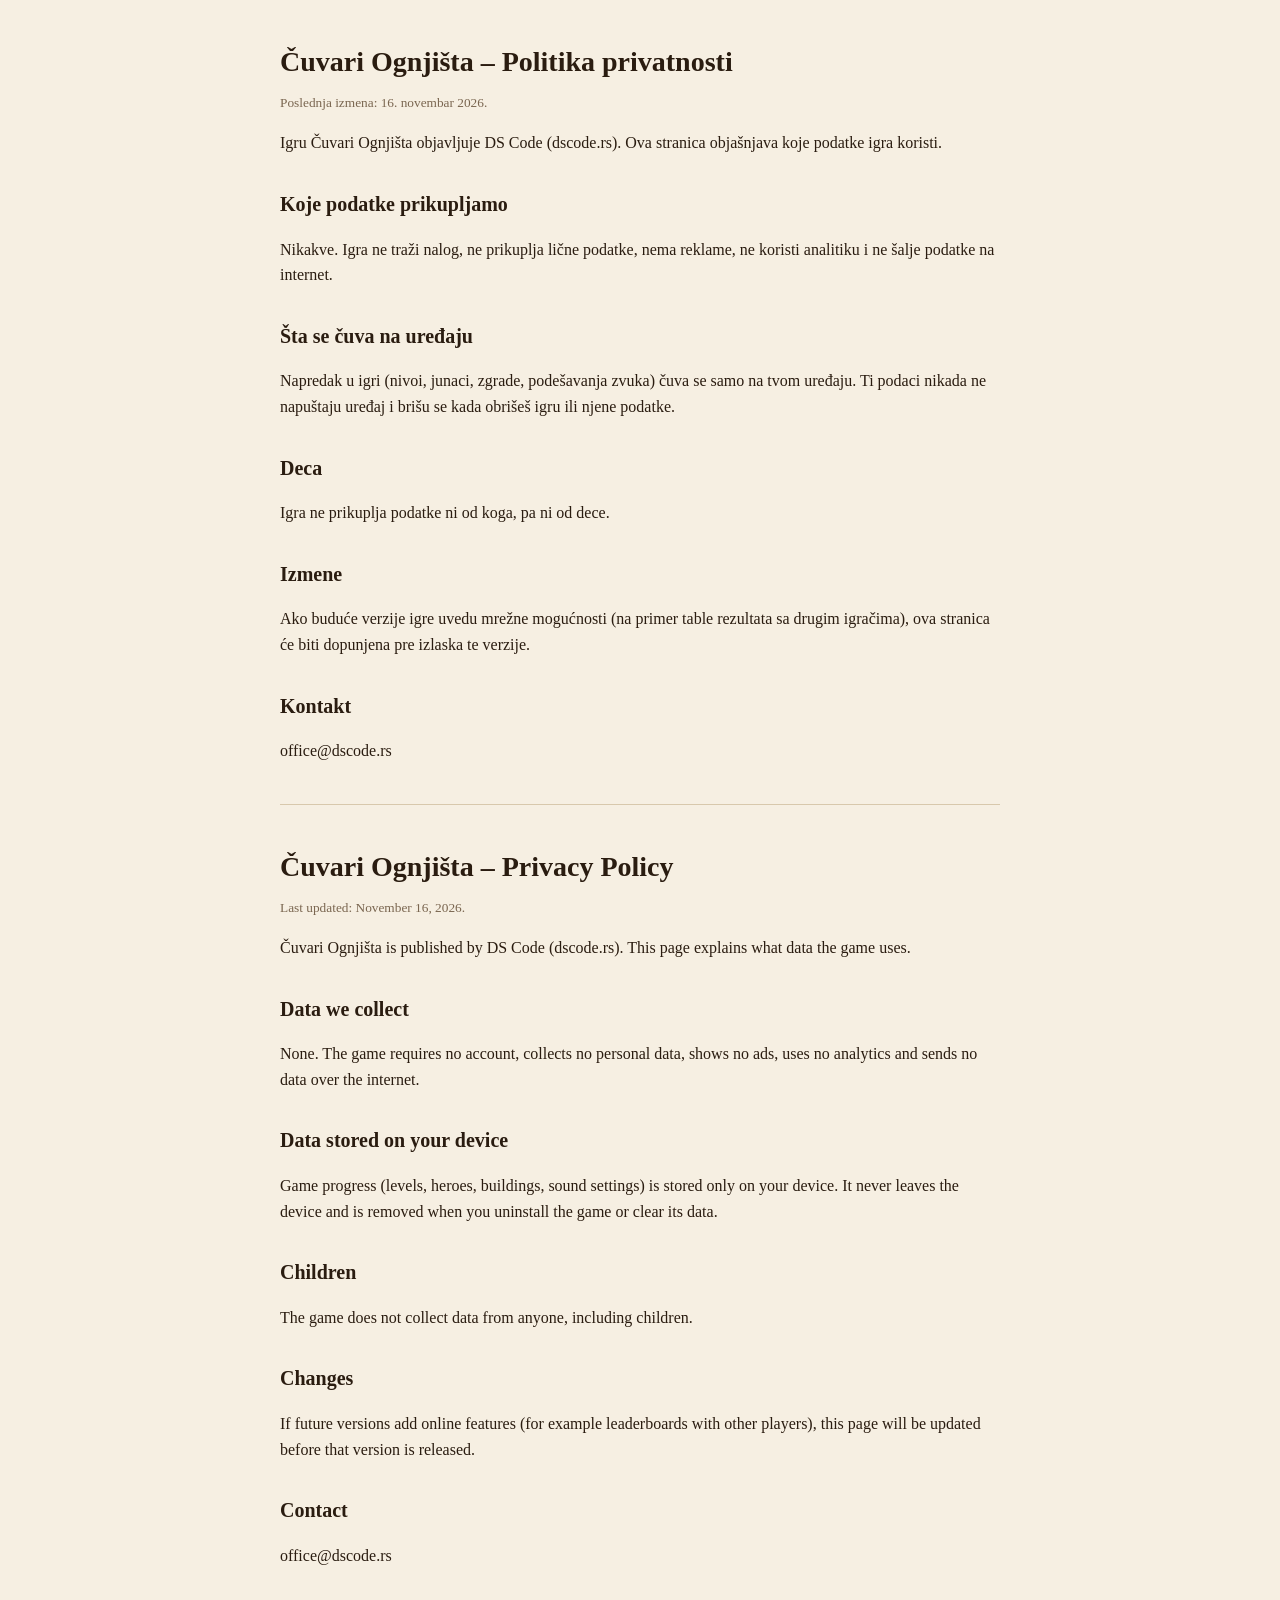
==== privatnost/index.html @ 4fa9829e "Čuvari Ognjišta – web izdanje" ====
<!DOCTYPE html>
<html lang="sr">
<head>
<meta charset="utf-8">
<meta name="viewport" content="width=device-width,initial-scale=1">
<title>Čuvari Ognjišta – Politika privatnosti</title>
<style>
body{font-family:Georgia,serif;max-width:720px;margin:40px auto;padding:0 20px;line-height:1.6;color:#2a1c10;background:#f6efe2}
h1{font-size:28px;margin-bottom:4px}h2{font-size:20px;margin-top:32px}small{color:#7a6650}hr{border:0;border-top:1px solid #d8c8ac;margin:40px 0}
</style>
</head>
<body>
<h1>Čuvari Ognjišta – Politika privatnosti</h1>
<small>Poslednja izmena: 16. novembar 2026.</small>

<p>Igru Čuvari Ognjišta objavljuje DS Code (dscode.rs). Ova stranica objašnjava koje podatke igra koristi.</p>

<h2>Koje podatke prikupljamo</h2>
<p>Nikakve. Igra ne traži nalog, ne prikuplja lične podatke, nema reklame, ne koristi analitiku i ne šalje podatke na internet.</p>

<h2>Šta se čuva na uređaju</h2>
<p>Napredak u igri (nivoi, junaci, zgrade, podešavanja zvuka) čuva se samo na tvom uređaju. Ti podaci nikada ne napuštaju uređaj i brišu se kada obrišeš igru ili njene podatke.</p>

<h2>Deca</h2>
<p>Igra ne prikuplja podatke ni od koga, pa ni od dece.</p>

<h2>Izmene</h2>
<p>Ako buduće verzije igre uvedu mrežne mogućnosti (na primer table rezultata sa drugim igračima), ova stranica će biti dopunjena pre izlaska te verzije.</p>

<h2>Kontakt</h2>
<p>office@dscode.rs</p>

<hr>

<h1>Čuvari Ognjišta – Privacy Policy</h1>
<small>Last updated: November 16, 2026.</small>

<p>Čuvari Ognjišta is published by DS Code (dscode.rs). This page explains what data the game uses.</p>

<h2>Data we collect</h2>
<p>None. The game requires no account, collects no personal data, shows no ads, uses no analytics and sends no data over the internet.</p>

<h2>Data stored on your device</h2>
<p>Game progress (levels, heroes, buildings, sound settings) is stored only on your device. It never leaves the device and is removed when you uninstall the game or clear its data.</p>

<h2>Children</h2>
<p>The game does not collect data from anyone, including children.</p>

<h2>Changes</h2>
<p>If future versions add online features (for example leaderboards with other players), this page will be updated before that version is released.</p>

<h2>Contact</h2>
<p>office@dscode.rs</p>
</body>
</html>
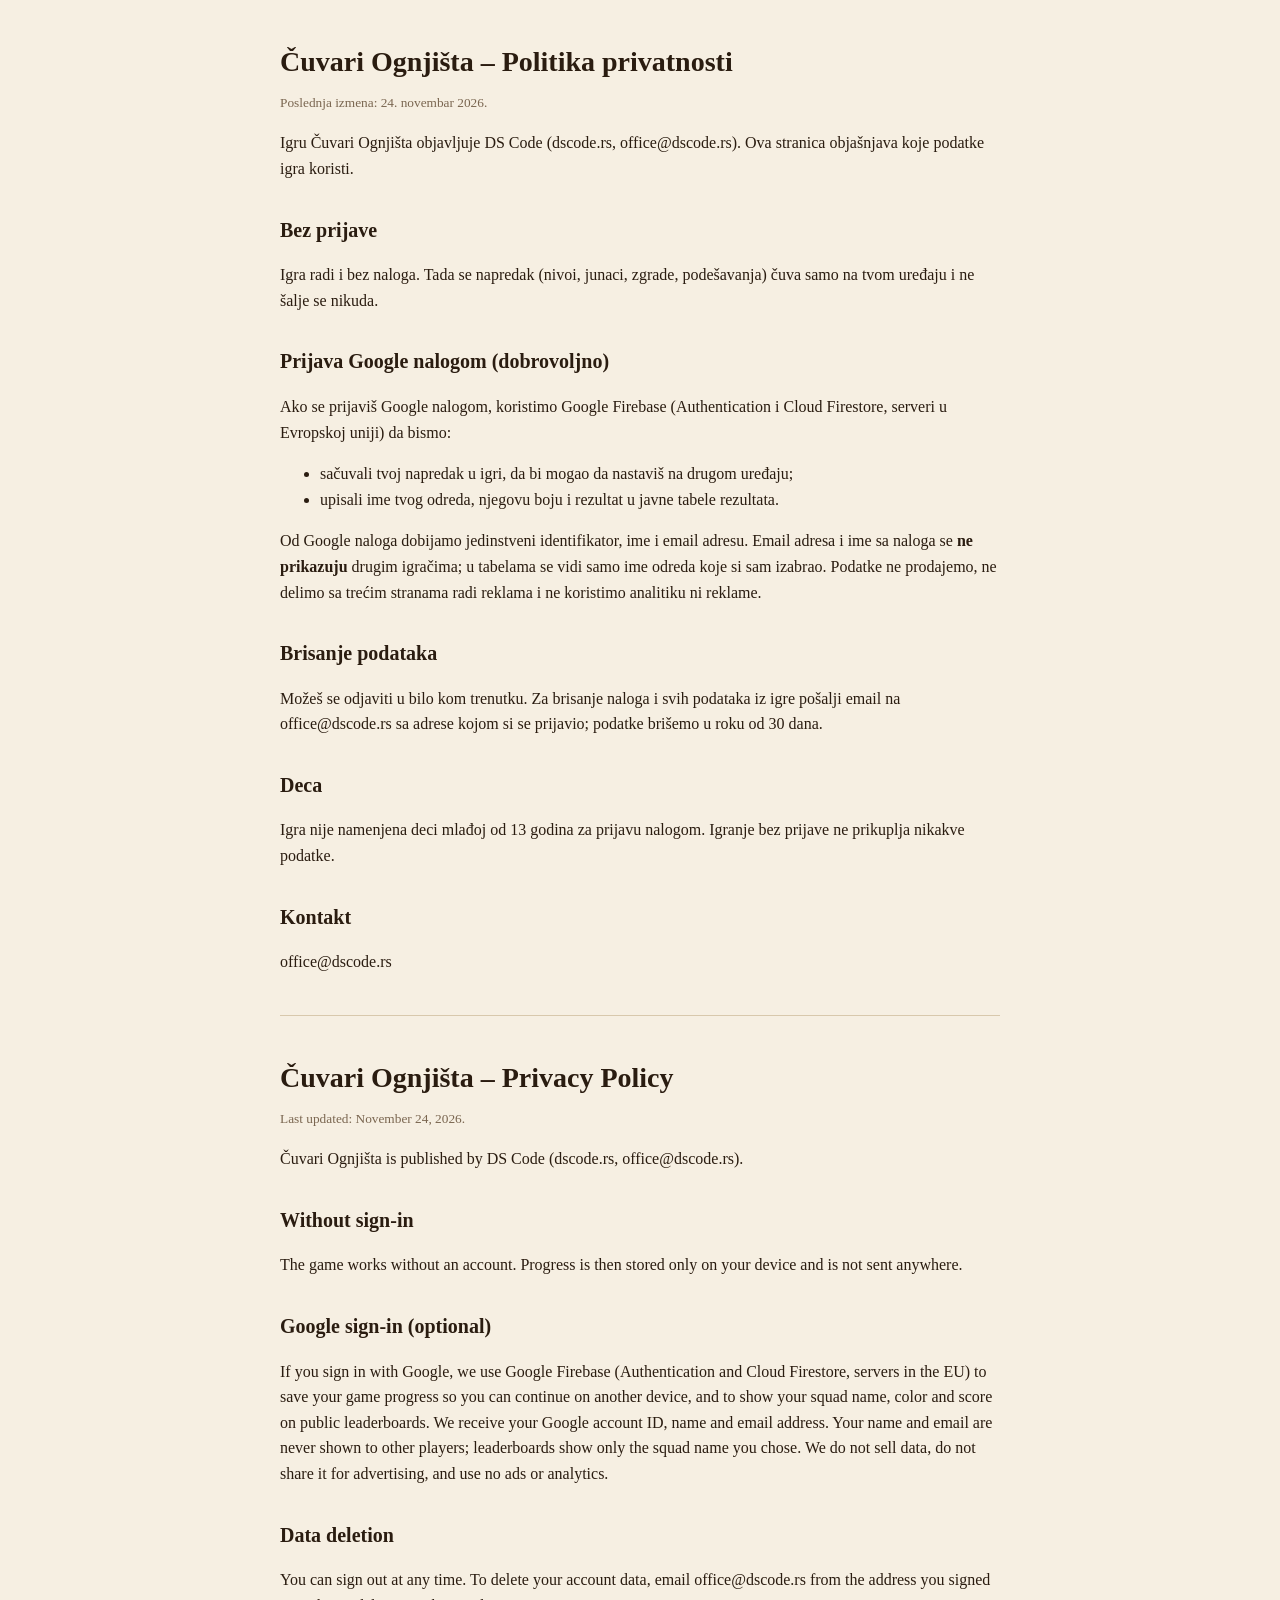
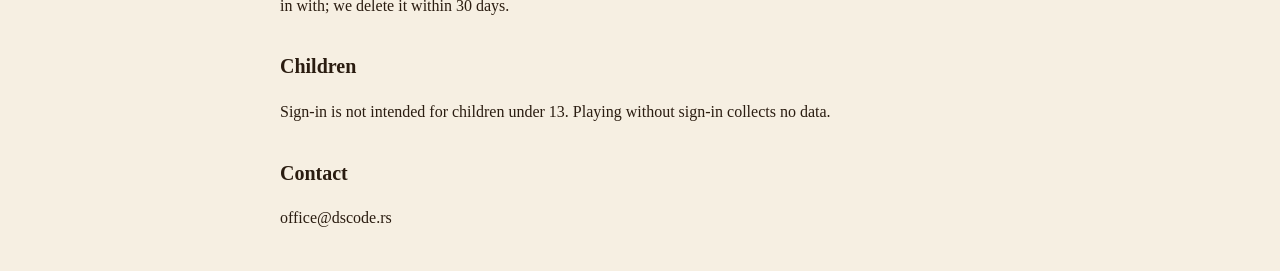
==== commit 66468bfa: "Nova donja traka, uklonjeno ručno doba dana, politika privatnosti za prijavu" ====
--- a/privatnost/index.html
+++ b/privatnost/index.html
@@ -11,45 +11,33 @@
 </head>
 <body>
 <h1>Čuvari Ognjišta – Politika privatnosti</h1>
-<small>Poslednja izmena: 16. novembar 2026.</small>
-
-<p>Igru Čuvari Ognjišta objavljuje DS Code (dscode.rs). Ova stranica objašnjava koje podatke igra koristi.</p>
-
-<h2>Koje podatke prikupljamo</h2>
-<p>Nikakve. Igra ne traži nalog, ne prikuplja lične podatke, nema reklame, ne koristi analitiku i ne šalje podatke na internet.</p>
-
-<h2>Šta se čuva na uređaju</h2>
-<p>Napredak u igri (nivoi, junaci, zgrade, podešavanja zvuka) čuva se samo na tvom uređaju. Ti podaci nikada ne napuštaju uređaj i brišu se kada obrišeš igru ili njene podatke.</p>
-
+<small>Poslednja izmena: 24. novembar 2026.</small>
+<p>Igru Čuvari Ognjišta objavljuje DS Code (dscode.rs, office@dscode.rs). Ova stranica objašnjava koje podatke igra koristi.</p>
+<h2>Bez prijave</h2>
+<p>Igra radi i bez naloga. Tada se napredak (nivoi, junaci, zgrade, podešavanja) čuva samo na tvom uređaju i ne šalje se nikuda.</p>
+<h2>Prijava Google nalogom (dobrovoljno)</h2>
+<p>Ako se prijaviš Google nalogom, koristimo Google Firebase (Authentication i Cloud Firestore, serveri u Evropskoj uniji) da bismo:</p>
+<ul><li>sačuvali tvoj napredak u igri, da bi mogao da nastaviš na drugom uređaju;</li>
+<li>upisali ime tvog odreda, njegovu boju i rezultat u javne tabele rezultata.</li></ul>
+<p>Od Google naloga dobijamo jedinstveni identifikator, ime i email adresu. Email adresa i ime sa naloga se <b>ne prikazuju</b> drugim igračima; u tabelama se vidi samo ime odreda koje si sam izabrao. Podatke ne prodajemo, ne delimo sa trećim stranama radi reklama i ne koristimo analitiku ni reklame.</p>
+<h2>Brisanje podataka</h2>
+<p>Možeš se odjaviti u bilo kom trenutku. Za brisanje naloga i svih podataka iz igre pošalji email na office@dscode.rs sa adrese kojom si se prijavio; podatke brišemo u roku od 30 dana.</p>
 <h2>Deca</h2>
-<p>Igra ne prikuplja podatke ni od koga, pa ni od dece.</p>
-
-<h2>Izmene</h2>
-<p>Ako buduće verzije igre uvedu mrežne mogućnosti (na primer table rezultata sa drugim igračima), ova stranica će biti dopunjena pre izlaska te verzije.</p>
-
+<p>Igra nije namenjena deci mlađoj od 13 godina za prijavu nalogom. Igranje bez prijave ne prikuplja nikakve podatke.</p>
 <h2>Kontakt</h2>
 <p>office@dscode.rs</p>
-
 <hr>
-
 <h1>Čuvari Ognjišta – Privacy Policy</h1>
-<small>Last updated: November 16, 2026.</small>
-
-<p>Čuvari Ognjišta is published by DS Code (dscode.rs). This page explains what data the game uses.</p>
-
-<h2>Data we collect</h2>
-<p>None. The game requires no account, collects no personal data, shows no ads, uses no analytics and sends no data over the internet.</p>
-
-<h2>Data stored on your device</h2>
-<p>Game progress (levels, heroes, buildings, sound settings) is stored only on your device. It never leaves the device and is removed when you uninstall the game or clear its data.</p>
-
+<small>Last updated: November 24, 2026.</small>
+<p>Čuvari Ognjišta is published by DS Code (dscode.rs, office@dscode.rs).</p>
+<h2>Without sign-in</h2>
+<p>The game works without an account. Progress is then stored only on your device and is not sent anywhere.</p>
+<h2>Google sign-in (optional)</h2>
+<p>If you sign in with Google, we use Google Firebase (Authentication and Cloud Firestore, servers in the EU) to save your game progress so you can continue on another device, and to show your squad name, color and score on public leaderboards. We receive your Google account ID, name and email address. Your name and email are never shown to other players; leaderboards show only the squad name you chose. We do not sell data, do not share it for advertising, and use no ads or analytics.</p>
+<h2>Data deletion</h2>
+<p>You can sign out at any time. To delete your account data, email office@dscode.rs from the address you signed in with; we delete it within 30 days.</p>
 <h2>Children</h2>
-<p>The game does not collect data from anyone, including children.</p>
-
-<h2>Changes</h2>
-<p>If future versions add online features (for example leaderboards with other players), this page will be updated before that version is released.</p>
-
+<p>Sign-in is not intended for children under 13. Playing without sign-in collects no data.</p>
 <h2>Contact</h2>
 <p>office@dscode.rs</p>
-</body>
-</html>
+</body></html>
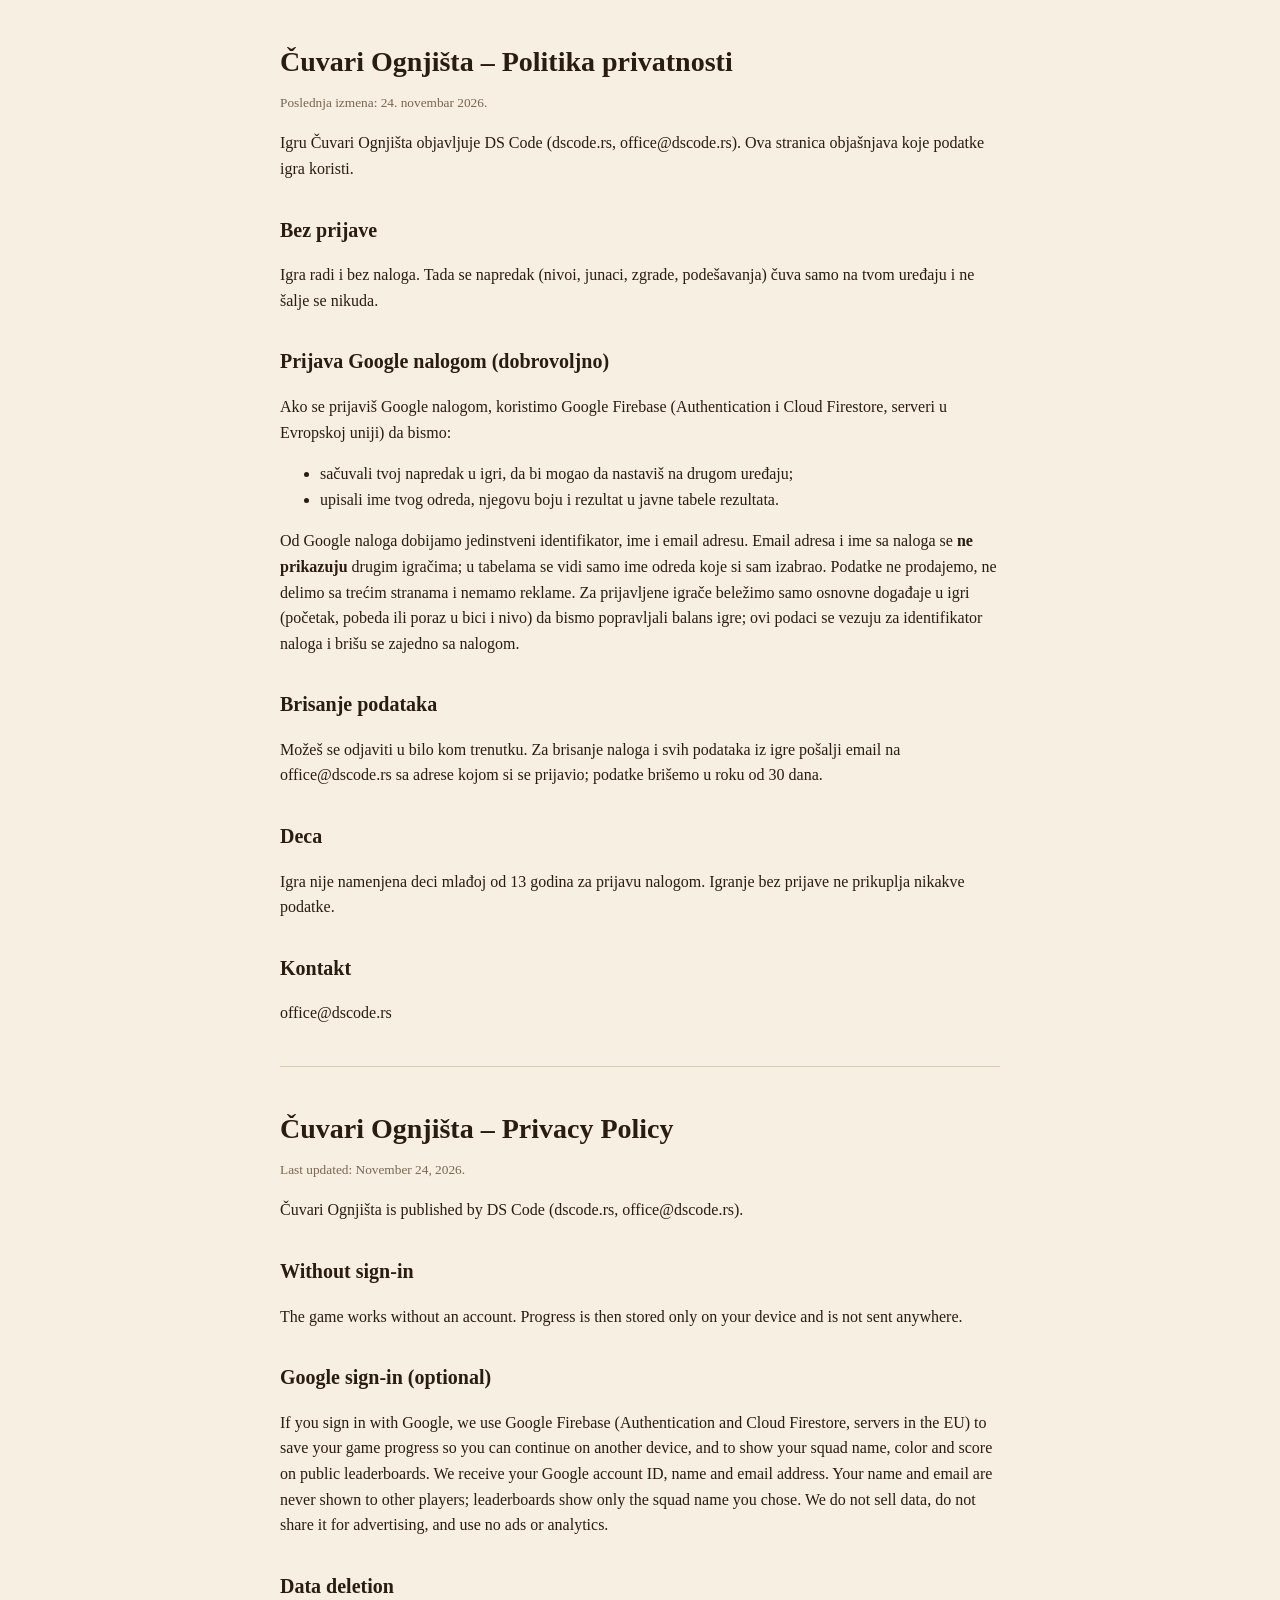
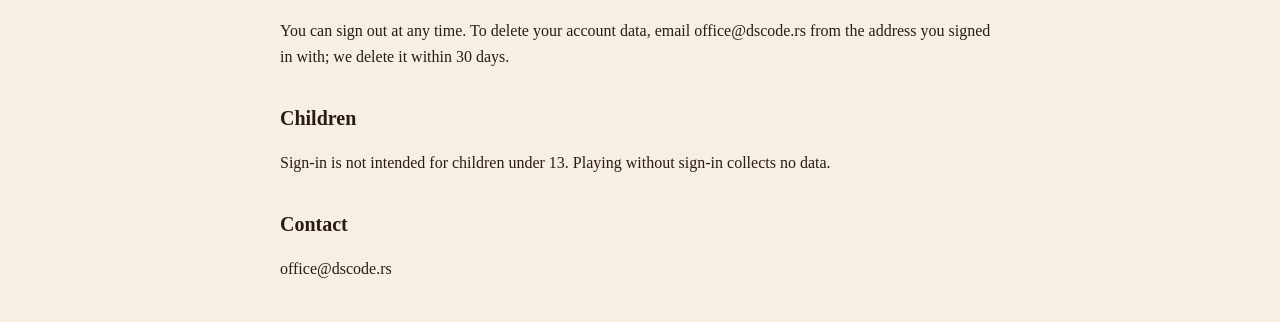
==== commit 09683cde: "Politika privatnosti: osnovna analitika; Play tekstovi: data safety i ocena sadržaja Co-Authored-By:" ====
--- a/privatnost/index.html
+++ b/privatnost/index.html
@@ -19,7 +19,7 @@
 <p>Ako se prijaviš Google nalogom, koristimo Google Firebase (Authentication i Cloud Firestore, serveri u Evropskoj uniji) da bismo:</p>
 <ul><li>sačuvali tvoj napredak u igri, da bi mogao da nastaviš na drugom uređaju;</li>
 <li>upisali ime tvog odreda, njegovu boju i rezultat u javne tabele rezultata.</li></ul>
-<p>Od Google naloga dobijamo jedinstveni identifikator, ime i email adresu. Email adresa i ime sa naloga se <b>ne prikazuju</b> drugim igračima; u tabelama se vidi samo ime odreda koje si sam izabrao. Podatke ne prodajemo, ne delimo sa trećim stranama radi reklama i ne koristimo analitiku ni reklame.</p>
+<p>Od Google naloga dobijamo jedinstveni identifikator, ime i email adresu. Email adresa i ime sa naloga se <b>ne prikazuju</b> drugim igračima; u tabelama se vidi samo ime odreda koje si sam izabrao. Podatke ne prodajemo, ne delimo sa trećim stranama i nemamo reklame. Za prijavljene igrače beležimo samo osnovne događaje u igri (početak, pobeda ili poraz u bici i nivo) da bismo popravljali balans igre; ovi podaci se vezuju za identifikator naloga i brišu se zajedno sa nalogom.</p>
 <h2>Brisanje podataka</h2>
 <p>Možeš se odjaviti u bilo kom trenutku. Za brisanje naloga i svih podataka iz igre pošalji email na office@dscode.rs sa adrese kojom si se prijavio; podatke brišemo u roku od 30 dana.</p>
 <h2>Deca</h2>
